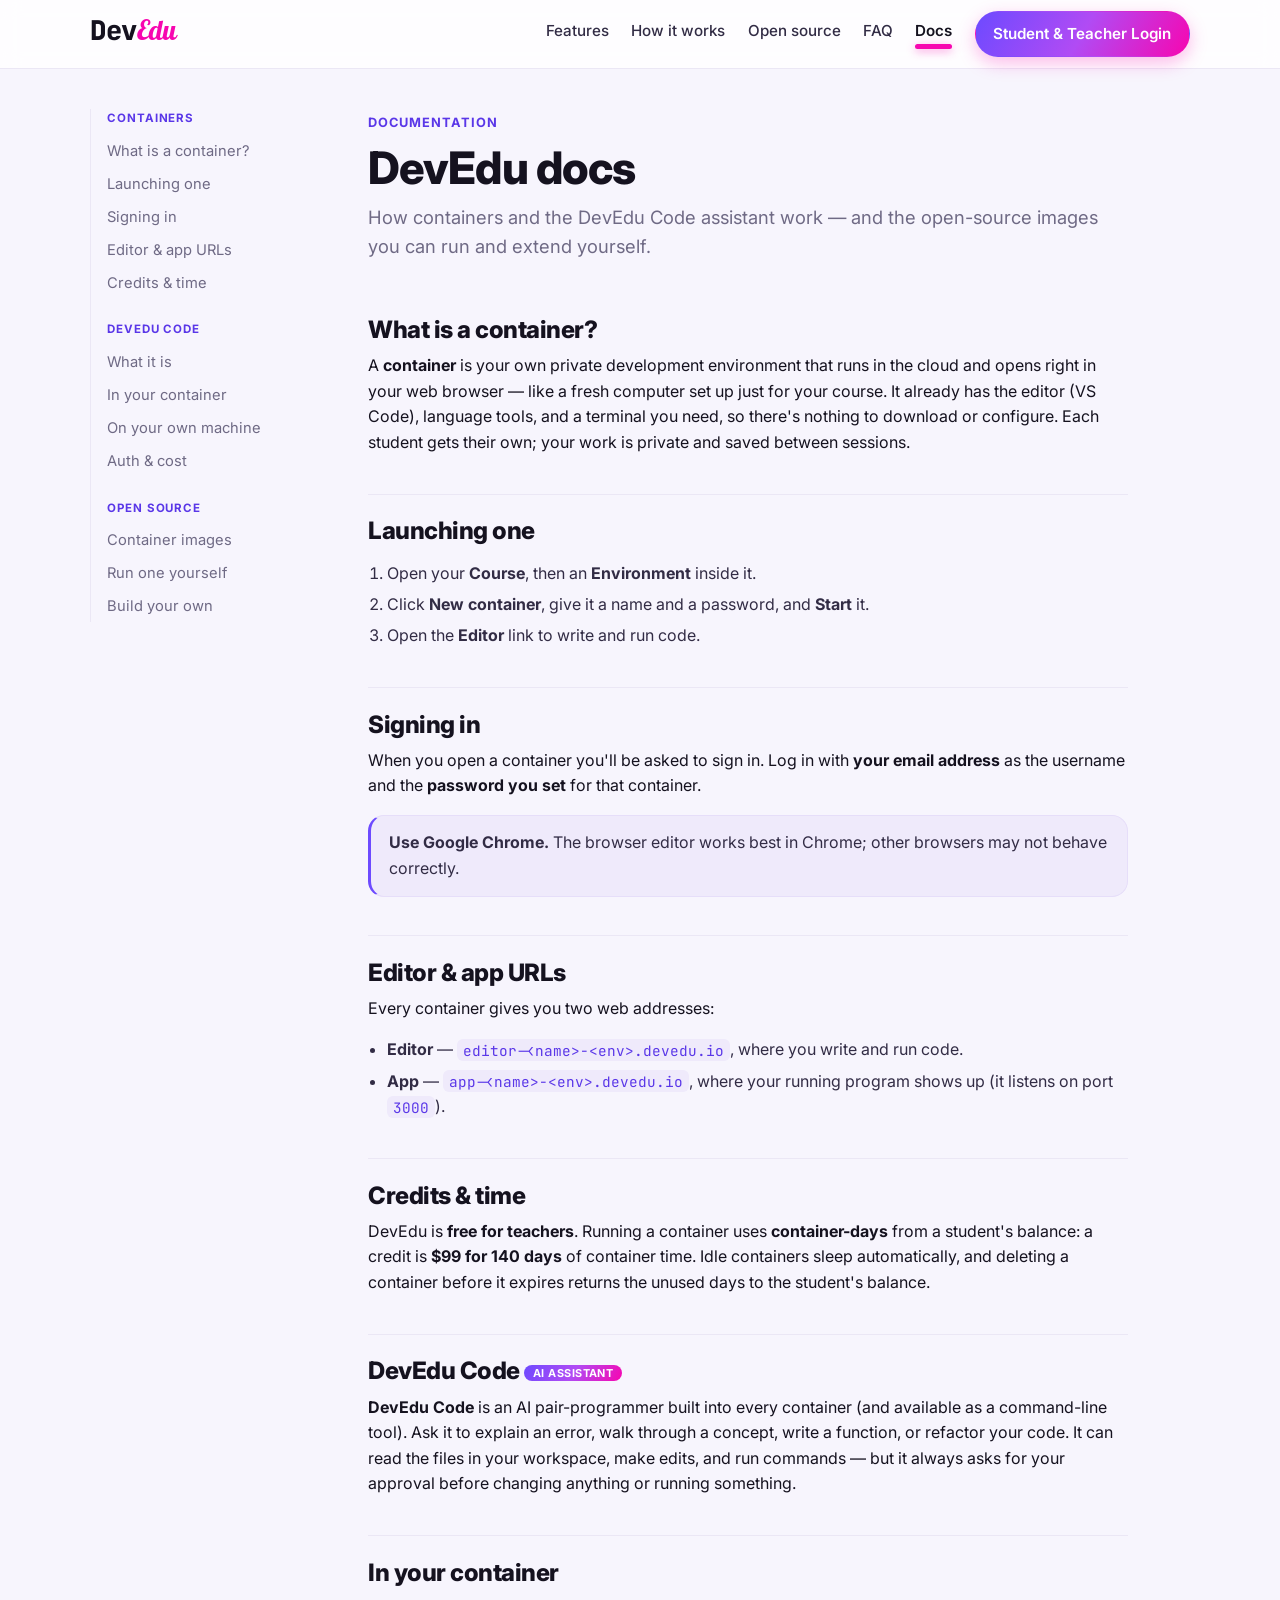
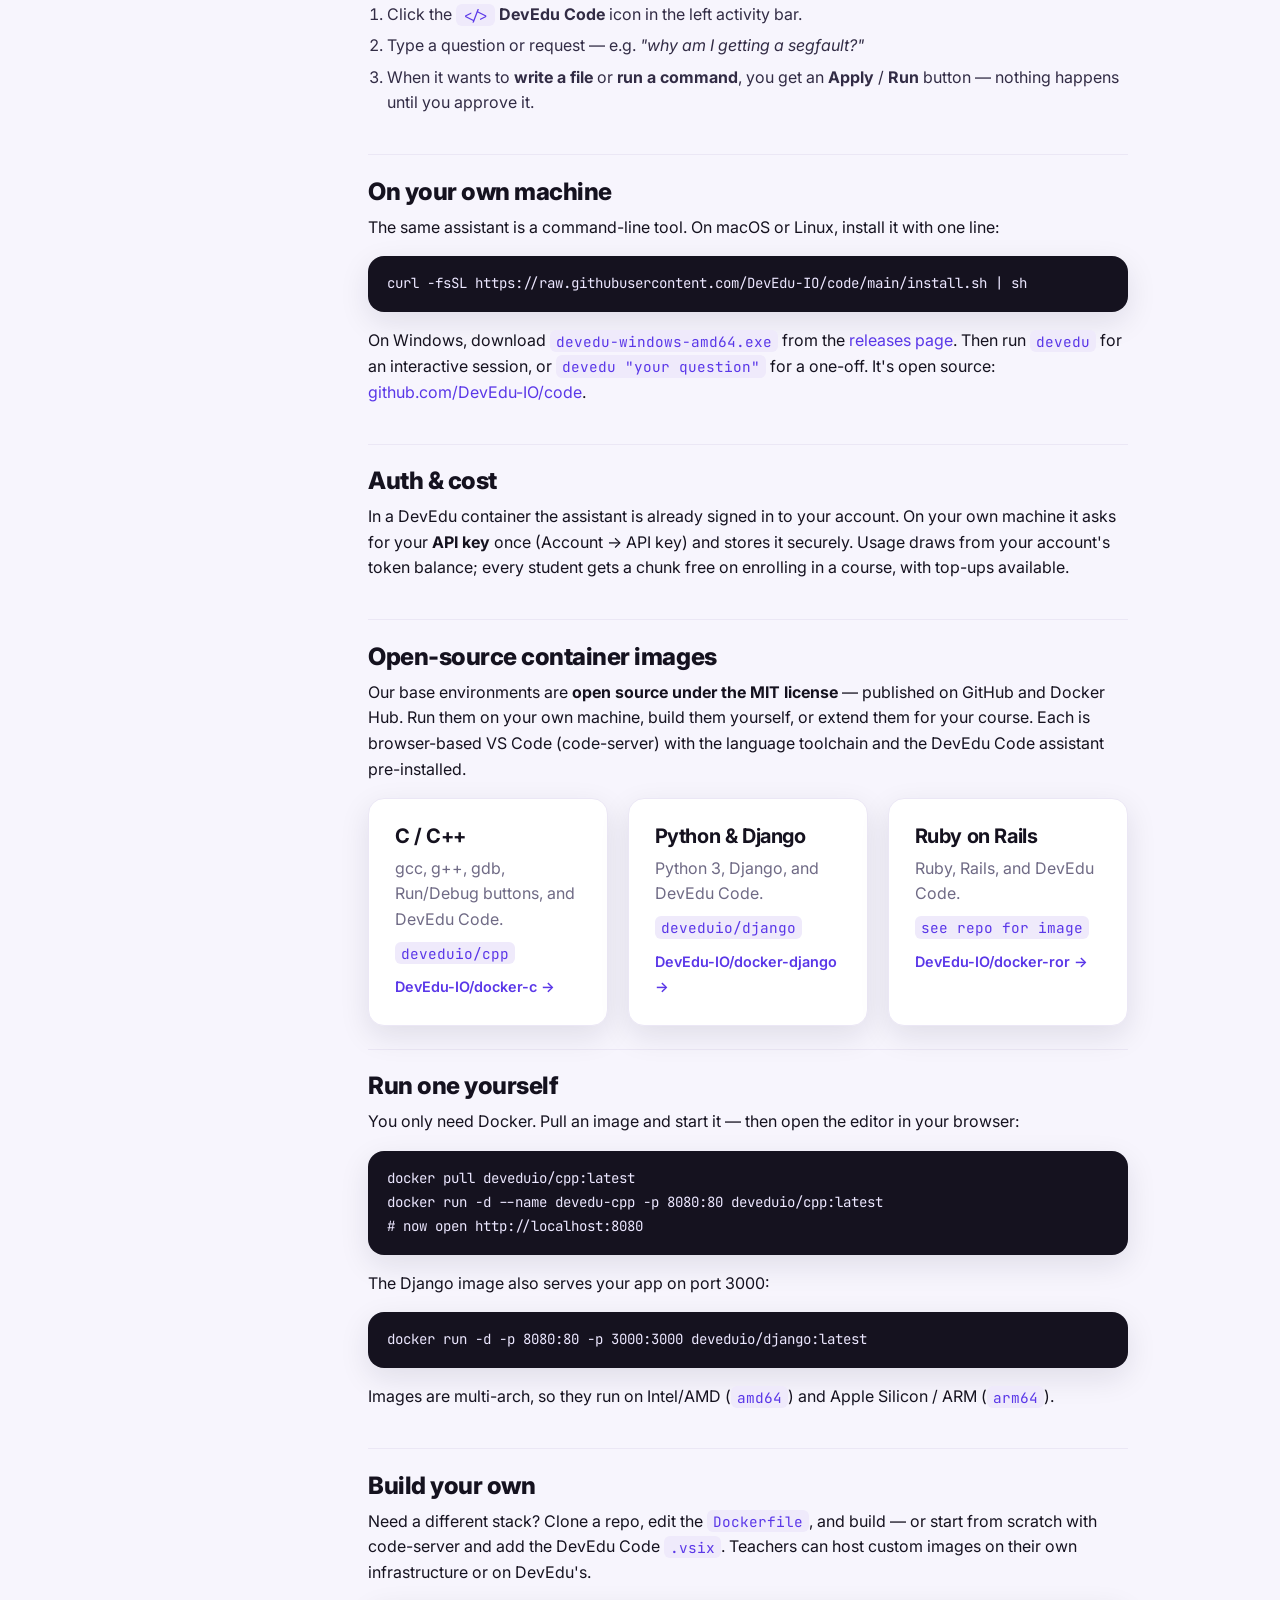
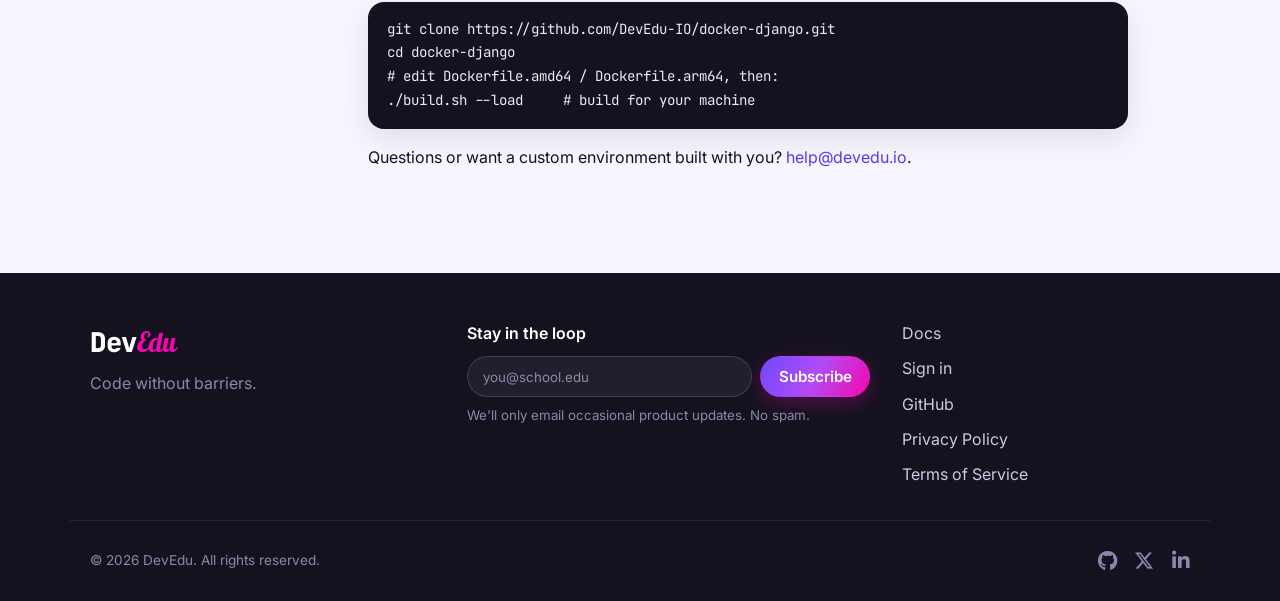
==== docs.html @ ebcd8795 "init" ====
<!DOCTYPE html>
<html lang="en">
<head>
  <meta charset="UTF-8" />
  <meta name="viewport" content="width=device-width, initial-scale=1.0" />
  <title>Docs · DevEdu</title>
  <meta name="description" content="How DevEdu containers and the DevEdu Code AI assistant work, plus our open-source container images you can run and extend yourself." />
  <link rel="preconnect" href="https://fonts.googleapis.com" />
  <link rel="preconnect" href="https://fonts.gstatic.com" crossorigin />
  <link href="https://fonts.googleapis.com/css2?family=Inter:wght@400;500;600;700;800;900&family=Lobster&family=JetBrains+Mono:wght@400;700;800&display=swap" rel="stylesheet" />
  <link href="https://cdnjs.cloudflare.com/ajax/libs/font-awesome/6.5.2/css/all.min.css" rel="stylesheet" />
  <link rel="stylesheet" href="styles.css" />
</head>
<body>
  <div data-include="partials/nav.html"></div>

  <!-- ===== Docs ===== -->
  <div class="container docs">
    <!-- Sidebar -->
    <aside class="docs__nav">
      <nav>
        <p class="docs__navhead">Containers</p>
        <a href="#what">What is a container?</a>
        <a href="#launch">Launching one</a>
        <a href="#signin">Signing in</a>
        <a href="#urls">Editor &amp; app URLs</a>
        <a href="#credits">Credits &amp; time</a>
        <p class="docs__navhead">DevEdu Code</p>
        <a href="#code-what">What it is</a>
        <a href="#code-container">In your container</a>
        <a href="#code-cli">On your own machine</a>
        <a href="#code-cost">Auth &amp; cost</a>
        <p class="docs__navhead">Open source</p>
        <a href="#images">Container images</a>
        <a href="#run">Run one yourself</a>
        <a href="#extend">Build your own</a>
      </nav>
    </aside>

    <!-- Main -->
    <main class="docs__main">
      <header class="docs__head">
        <span class="eyebrow">Documentation</span>
        <h1>DevEdu docs</h1>
        <p class="muted big">How containers and the DevEdu Code assistant work — and the open-source images you can run and extend yourself.</p>
      </header>

      <!-- ===================== Containers ===================== -->
      <section id="what" class="docs__sec">
        <h2>What is a container?</h2>
        <p>A <strong>container</strong> is your own private development environment that runs in the cloud and opens right in your web browser — like a fresh computer set up just for your course. It already has the editor (VS Code), language tools, and a terminal you need, so there's nothing to download or configure. Each student gets their own; your work is private and saved between sessions.</p>
      </section>

      <section id="launch" class="docs__sec">
        <h2>Launching one</h2>
        <ol>
          <li>Open your <strong>Course</strong>, then an <strong>Environment</strong> inside it.</li>
          <li>Click <strong>New container</strong>, give it a name and a password, and <strong>Start</strong> it.</li>
          <li>Open the <strong>Editor</strong> link to write and run code.</li>
        </ol>
      </section>

      <section id="signin" class="docs__sec">
        <h2>Signing in</h2>
        <p>When you open a container you'll be asked to sign in. Log in with <strong>your email address</strong> as the username and the <strong>password you set</strong> for that container.</p>
        <div class="note"><strong>Use Google Chrome.</strong> The browser editor works best in Chrome; other browsers may not behave correctly.</div>
      </section>

      <section id="urls" class="docs__sec">
        <h2>Editor &amp; app URLs</h2>
        <p>Every container gives you two web addresses:</p>
        <ul>
          <li><strong>Editor</strong> — <code>editor-&lt;name&gt;-&lt;env&gt;.devedu.io</code>, where you write and run code.</li>
          <li><strong>App</strong> — <code>app-&lt;name&gt;-&lt;env&gt;.devedu.io</code>, where your running program shows up (it listens on port <code>3000</code>).</li>
        </ul>
      </section>

      <section id="credits" class="docs__sec">
        <h2>Credits &amp; time</h2>
        <p>DevEdu is <strong>free for teachers</strong>. Running a container uses <strong>container-days</strong> from a student's balance: a credit is <strong>$99 for 140 days</strong> of container time. Idle containers sleep automatically, and deleting a container before it expires returns the unused days to the student's balance.</p>
      </section>

      <!-- ===================== DevEdu Code ===================== -->
      <section id="code-what" class="docs__sec">
        <h2>DevEdu Code <span class="pill">AI assistant</span></h2>
        <p><strong>DevEdu Code</strong> is an AI pair-programmer built into every container (and available as a command-line tool). Ask it to explain an error, walk through a concept, write a function, or refactor your code. It can read the files in your workspace, make edits, and run commands — but it always asks for your approval before changing anything or running something.</p>
      </section>

      <section id="code-container" class="docs__sec">
        <h2>In your container</h2>
        <ol>
          <li>Click the <code>&lt;/&gt;</code> <strong>DevEdu Code</strong> icon in the left activity bar.</li>
          <li>Type a question or request — e.g. <em>"why am I getting a segfault?"</em></li>
          <li>When it wants to <strong>write a file</strong> or <strong>run a command</strong>, you get an <strong>Apply</strong> / <strong>Run</strong> button — nothing happens until you approve it.</li>
        </ol>
      </section>

      <section id="code-cli" class="docs__sec">
        <h2>On your own machine</h2>
        <p>The same assistant is a command-line tool. On macOS or Linux, install it with one line:</p>
        <pre class="code"><code>curl -fsSL https://raw.githubusercontent.com/DevEdu-IO/code/main/install.sh | sh</code></pre>
        <p>On Windows, download <code>devedu-windows-amd64.exe</code> from the <a href="https://github.com/DevEdu-IO/code/releases" target="_blank" rel="noopener">releases page</a>. Then run <code>devedu</code> for an interactive session, or <code>devedu "your question"</code> for a one-off. It's open source: <a href="https://github.com/DevEdu-IO/code" target="_blank" rel="noopener">github.com/DevEdu-IO/code</a>.</p>
      </section>

      <section id="code-cost" class="docs__sec">
        <h2>Auth &amp; cost</h2>
        <p>In a DevEdu container the assistant is already signed in to your account. On your own machine it asks for your <strong>API key</strong> once (Account → API key) and stores it securely. Usage draws from your account's token balance; every student gets a chunk free on enrolling in a course, with top-ups available.</p>
      </section>

      <!-- ===================== Open source ===================== -->
      <section id="images" class="docs__sec">
        <h2>Open-source container images</h2>
        <p>Our base environments are <strong>open source under the MIT license</strong> — published on GitHub and Docker Hub. Run them on your own machine, build them yourself, or extend them for your course. Each is browser-based VS Code (code-server) with the language toolchain and the DevEdu Code assistant pre-installed.</p>
        <div class="grid grid--3">
          <article class="card">
            <h3>C / C++</h3>
            <p class="muted">gcc, g++, gdb, Run/Debug buttons, and DevEdu Code.</p>
            <p><code>deveduio/cpp</code></p>
            <a class="docs__repo" href="https://github.com/DevEdu-IO/docker-c" target="_blank" rel="noopener">DevEdu-IO/docker-c →</a>
          </article>
          <article class="card">
            <h3>Python &amp; Django</h3>
            <p class="muted">Python 3, Django, and DevEdu Code.</p>
            <p><code>deveduio/django</code></p>
            <a class="docs__repo" href="https://github.com/DevEdu-IO/docker-django" target="_blank" rel="noopener">DevEdu-IO/docker-django →</a>
          </article>
          <article class="card">
            <h3>Ruby on Rails</h3>
            <p class="muted">Ruby, Rails, and DevEdu Code.</p>
            <p><code>see repo for image</code></p>
            <a class="docs__repo" href="https://github.com/DevEdu-IO/docker-ror" target="_blank" rel="noopener">DevEdu-IO/docker-ror →</a>
          </article>
        </div>
      </section>

      <section id="run" class="docs__sec">
        <h2>Run one yourself</h2>
        <p>You only need Docker. Pull an image and start it — then open the editor in your browser:</p>
        <pre class="code"><code>docker pull deveduio/cpp:latest
docker run -d --name devedu-cpp -p 8080:80 deveduio/cpp:latest
# now open http://localhost:8080</code></pre>
        <p>The Django image also serves your app on port 3000:</p>
        <pre class="code"><code>docker run -d -p 8080:80 -p 3000:3000 deveduio/django:latest</code></pre>
        <p>Images are multi-arch, so they run on Intel/AMD (<code>amd64</code>) and Apple Silicon / ARM (<code>arm64</code>).</p>
      </section>

      <section id="extend" class="docs__sec">
        <h2>Build your own</h2>
        <p>Need a different stack? Clone a repo, edit the <code>Dockerfile</code>, and build — or start from scratch with code-server and add the DevEdu Code <code>.vsix</code>. Teachers can host custom images on their own infrastructure or on DevEdu's.</p>
        <pre class="code"><code>git clone https://github.com/DevEdu-IO/docker-django.git
cd docker-django
# edit Dockerfile.amd64 / Dockerfile.arm64, then:
./build.sh --load     # build for your machine</code></pre>
        <p>Questions or want a custom environment built with you? <a href="mailto:help@devedu.io">help@devedu.io</a>.</p>
      </section>
    </main>
  </div>

  <div data-include="partials/footer.html"></div>

  <script src="script.js"></script>
</body>
</html>
---- styles.css ----
/* ===== DevEdu marketing site ===== */
:root {
  --pink: #f706b0;
  --violet: #6d4aff;
  --violet-600: #5a37e8;
  --magenta: #b14bf4;
  --ink: #15121f;
  --ink-2: #322c45;
  --muted: #6f6a85;
  --line: #ebe7f5;
  --surface: #ffffff;
  --bg: #f7f5fd;
  --bg-tint: #efeafb;
  --red: #e5484d;
  --green: #16a34a;
  --grad: linear-gradient(120deg, var(--violet) 0%, var(--magenta) 50%, var(--pink) 100%);
  /* Match the web app's type system */
  --font: 'Inter', system-ui, -apple-system, 'Segoe UI', sans-serif;
  --mono: 'JetBrains Mono', 'Inconsolata', ui-monospace, monospace;
  --shadow: 0 10px 30px rgba(24, 18, 48, 0.10);
  --shadow-lg: 0 24px 60px rgba(24, 18, 48, 0.18);
  --radius: 16px;
  --radius-lg: 24px;
  --maxw: 1140px;
}

* { box-sizing: border-box; }
html { scroll-behavior: smooth; }
body {
  margin: 0;
  font-family: var(--font);
  color: var(--ink);
  background: var(--bg);
  line-height: 1.6;
  -webkit-font-smoothing: antialiased;
}
a { color: var(--violet-600); text-decoration: none; }
h1, h2, h3 { line-height: 1.15; margin: 0 0 .5rem; letter-spacing: -0.02em; }
h1 { font-size: clamp(2.2rem, 5vw, 3.6rem); font-weight: 800; }
h2 { font-size: clamp(1.7rem, 3.5vw, 2.5rem); font-weight: 800; }
h3 { font-size: 1.25rem; font-weight: 700; }
p { margin: 0 0 1rem; }

.container { width: 100%; max-width: var(--maxw); margin: 0 auto; padding: 0 1.25rem; }
.narrow { max-width: 820px; }
.center { text-align: center; }
.muted { color: var(--muted); }
.big { font-size: 1.15rem; }
.grad-text {
  background: var(--grad);
  -webkit-background-clip: text; background-clip: text; color: transparent;
}
.eyebrow {
  display: inline-block; font-size: .8rem; font-weight: 700; letter-spacing: .08em;
  text-transform: uppercase; color: var(--violet-600); margin-bottom: .6rem;
}

/* ===== Buttons ===== */
.btn {
  display: inline-flex; align-items: center; justify-content: center; gap: .5rem;
  font-family: inherit; font-weight: 600; font-size: .95rem; cursor: pointer;
  padding: .6rem 1.1rem; border-radius: 999px; border: 1px solid transparent;
  transition: transform .12s ease, box-shadow .2s ease, background .2s ease;
  white-space: nowrap;
}
.btn--lg { padding: .85rem 1.6rem; font-size: 1.05rem; }
.btn--grad { background: var(--grad); color: #fff; box-shadow: 0 6px 18px rgba(247, 6, 176, .28); }
.btn--grad:hover { transform: translateY(-2px); box-shadow: 0 12px 26px rgba(247, 6, 176, .34); }
.btn--ghost { background: #fff; color: var(--ink); border-color: var(--line); }
.btn--ghost:hover { border-color: var(--violet); color: var(--violet-600); transform: translateY(-2px); }

/* ===== Brand wordmark (matches the web app: mono "Dev" + Lobster "Edu") ===== */
.brand { font-size: 1.7rem; letter-spacing: -0.01em; }
.brand__dev { font-family: var(--mono); font-weight: 800; color: var(--ink); }
.brand__edu { font-family: "Lobster", cursive; font-weight: 400; color: var(--pink); }
.brand--light .brand__dev { color: #fff; }

/* ===== Nav ===== */
.nav {
  position: sticky; top: 0; z-index: 50;
  background: rgba(255, 255, 255, .82); backdrop-filter: blur(10px);
  border-bottom: 1px solid var(--line);
}
.nav__inner { display: flex; align-items: center; justify-content: space-between; height: 68px; }
.nav__links { display: flex; align-items: center; gap: 1.4rem; }
.nav__links a:not(.btn) { position: relative; color: var(--ink-2); font-weight: 500; font-size: .95rem; padding-bottom: 6px; }
.nav__links a:not(.btn)::after {
  content: ""; position: absolute; left: 0; bottom: 0; height: 5px; width: 100%;
  border-radius: 5px; background: var(--pink); box-shadow: 0 2px 10px rgba(247,6,176,.45);
  transform: scaleX(0); transform-origin: left; opacity: 0;
  transition: transform .28s cubic-bezier(.4,0,.2,1), opacity .28s ease;
}
.nav__links a:not(.btn):hover { color: var(--violet-600); }
.nav__links a:not(.btn):hover::after { transform: scaleX(1); opacity: .5; }
.nav__links a:not(.btn).active { color: var(--ink); font-weight: 600; }
.nav__links a:not(.btn).active::after { transform: scaleX(1); opacity: 1; }
/* The brand wordmark gets the same hot-pink bar when you're at the top of the page. */
.nav .brand { position: relative; padding-bottom: 6px; }
.nav .brand::after {
  content: ""; position: absolute; left: 0; bottom: 0; height: 5px; width: 100%;
  border-radius: 5px; background: var(--pink); box-shadow: 0 2px 10px rgba(247,6,176,.45);
  transform: scaleX(0); transform-origin: left; opacity: 0;
  transition: transform .28s cubic-bezier(.4,0,.2,1), opacity .28s ease;
}
.nav .brand.active::after { transform: scaleX(1); opacity: 1; }
.nav__toggle { display: none; flex-direction: column; gap: 5px; background: none; border: 0; cursor: pointer; padding: 8px; }
.nav__toggle span { width: 24px; height: 2px; background: var(--ink); border-radius: 2px; transition: .2s; }

/* ===== Hero ===== */
.hero { position: relative; overflow: hidden; padding: clamp(3rem, 7vw, 6rem) 0 clamp(3rem, 6vw, 5rem); }
.hero::before {
  content: ""; position: absolute; inset: -40% -20% auto auto; width: 60vw; height: 60vw;
  background: radial-gradient(closest-side, rgba(177, 75, 244, .22), transparent 70%); z-index: 0;
}
.hero::after {
  content: ""; position: absolute; left: -15%; bottom: -30%; width: 50vw; height: 50vw;
  background: radial-gradient(closest-side, rgba(247, 6, 176, .16), transparent 70%); z-index: 0;
}
.hero__inner { position: relative; z-index: 1; display: grid; grid-template-columns: 1.05fr .95fr; gap: 3rem; align-items: center; }
.hero__copy .lede { font-size: 1.2rem; color: var(--ink-2); max-width: 34ch; }
.hero__cta { display: flex; gap: .8rem; flex-wrap: wrap; margin: 1.4rem 0 .8rem; }
.hero__note { color: var(--muted); font-size: .9rem; }

/* Hero editor mockup */
.window {
  background: #1a1530; color: #ece7ff; border-radius: var(--radius-lg);
  box-shadow: var(--shadow-lg); overflow: hidden; border: 0;
  transform: rotate(1.2deg);
}
.window__bar { display: flex; align-items: center; gap: 7px; padding: .7rem 1rem; background: #15102a; border-bottom: 1px solid rgba(255,255,255,.06); }
.window__bar span { width: 11px; height: 11px; border-radius: 50%; background: #4a4368; }
.window__bar span:nth-child(1) { background: #ff5f57; }
.window__bar span:nth-child(2) { background: #febc2e; }
.window__bar span:nth-child(3) { background: #28c840; }
.window__bar em { margin-left: auto; font-style: normal; font-size: .75rem; color: #8a83b0; font-family: var(--mono); }
.window__code { margin: 0; padding: 1.2rem 1.3rem; font-family: var(--mono); font-size: .95rem; line-height: 1.7; overflow-x: auto; }
.window__code .c-key { color: #c4b5ff; } .window__code .c-str { color: #7ee787; } .window__code .c-fn { color: #79c0ff; } .window__code .c-num { color: #ffa657; }
.window__run { padding: .7rem 1.3rem 1rem; font-family: var(--mono); font-size: .85rem; color: #b6aee0; border-top: 1px solid rgba(255,255,255,.06); }
.window__run .ok { color: #7ee787; }

/* ===== Sections ===== */
.section { padding: clamp(3rem, 6vw, 5rem) 0; }
.section--tint { background: var(--bg-tint); }
.section__head { margin-bottom: 2.5rem; }

/* Intro: problem → solution */
.intro { background: var(--bg-tint); }
.intro__grid { display: grid; grid-template-columns: .95fr 1.05fr; gap: 3rem; align-items: center; }
.intro__copy h2 { font-size: clamp(1.8rem, 3.4vw, 2.6rem); margin-bottom: 1rem; }
.intro__copy p { color: var(--ink-2); font-size: 1.12rem; }
.intro__copy p:last-child { margin-bottom: 0; }
.intro__cards { display: grid; gap: 1rem; }
.vs { background: #fff; border: 1px solid var(--line); border-radius: var(--radius); padding: 1.3rem 1.45rem; box-shadow: var(--shadow); }
.vs--bad { border-color: #f4d0d2; }
.vs--good { border-color: #c7ecd3; box-shadow: 0 16px 36px rgba(22, 163, 74, .12); }
.vs__tag { display: inline-block; font-size: .7rem; font-weight: 800; letter-spacing: .06em; text-transform: uppercase; padding: .22rem .65rem; border-radius: 999px; margin-bottom: .9rem; }
.vs--bad .vs__tag { background: #fdecec; color: var(--red); }
.vs--good .vs__tag { background: #e7f6ec; color: var(--green); }
.vs__list { list-style: none; margin: 0; padding: 0; display: flex; flex-direction: column; gap: .55rem; }
.vs__list li { position: relative; padding-left: 1.7rem; color: var(--ink-2); font-size: .98rem; }
.vs__list li::before { position: absolute; left: 0; top: .1rem; font-family: "Font Awesome 6 Free"; font-weight: 900; font-size: .82rem; }
.vs--bad .vs__list li::before { content: "\f00d"; color: var(--red); }
.vs--good .vs__list li::before { content: "\f00c"; color: var(--green); }

/* Grid + cards */
.grid { display: grid; gap: 1.25rem; }
.grid--3 { grid-template-columns: repeat(3, 1fr); }
.card {
  background: var(--surface); border: 1px solid var(--line); border-radius: var(--radius);
  padding: 1.6rem; box-shadow: var(--shadow); transition: transform .15s ease, box-shadow .2s ease;
}
.card:hover { transform: translateY(-4px); box-shadow: var(--shadow-lg); }
.card__icon {
  width: 54px; height: 54px; border-radius: 15px; display: grid; place-items: center;
  background: var(--grad); color: #fff; font-size: 1.45rem; margin-bottom: 1.1rem;
  box-shadow: 0 10px 22px rgba(247, 6, 176, .28);
  transition: transform .22s ease;
}
.card:hover .card__icon { transform: translateY(-2px) rotate(-5deg) scale(1.06); }
.card p { color: var(--muted); margin: 0; }

/* Steps */
.steps .step {
  background: var(--surface); border: 1px solid var(--line); border-radius: var(--radius);
  padding: 1.8rem 1.6rem; box-shadow: var(--shadow); position: relative;
}
.step__num {
  width: 44px; height: 44px; border-radius: 12px; display: grid; place-items: center;
  font-weight: 800; font-size: 1.2rem; color: #fff; background: var(--grad); margin-bottom: 1rem;
}
.step p { color: var(--muted); margin: 0; }

/* FAQ */
.faq { display: flex; flex-direction: column; gap: .75rem; }
.faq__item {
  background: var(--surface); border: 1px solid var(--line); border-radius: var(--radius); padding: 0 1.3rem;
  box-shadow: var(--shadow);
}
.faq__item summary {
  list-style: none; cursor: pointer; font-weight: 600; padding: 1.1rem 0; display: flex; justify-content: space-between; align-items: center; gap: 1rem;
}
.faq__item summary::-webkit-details-marker { display: none; }
.faq__item summary::after { content: "+"; font-size: 1.4rem; color: var(--violet-600); transition: transform .2s; }
.faq__item[open] summary::after { transform: rotate(45deg); }
.faq__item p { color: var(--muted); padding-bottom: 1.1rem; margin: 0; }

/* CTA band */
.cta-band { background: var(--grad); color: #fff; border-radius: 0; }
.cta-band h2 { color: #fff; }
.cta-band .muted { color: rgba(255,255,255,.9); }
.cta-band .btn--grad { background: #fff; color: var(--violet-600); box-shadow: 0 10px 30px rgba(0,0,0,.18); }
.cta-band .btn--grad:hover { box-shadow: 0 16px 36px rgba(0,0,0,.24); }

/* ===== Footer ===== */
.footer { background: #15121f; color: #cfc8e6; padding: 3rem 0 1.5rem; }
.footer__inner { display: grid; grid-template-columns: 1.2fr 1.4fr 1fr; gap: 2rem; padding-bottom: 2rem; border-bottom: 1px solid rgba(255,255,255,.08); }
.footer__brand p { color: #8d86ab; margin-top: .4rem; }
.footer__news label { display: block; font-weight: 600; color: #fff; margin-bottom: .6rem; }
.footer__newsrow { display: flex; gap: .5rem; }
.footer__newsrow input {
  flex: 1; min-width: 0; padding: .65rem .9rem; border-radius: 999px; border: 1px solid rgba(255,255,255,.14);
  background: rgba(255,255,255,.06); color: #fff; font-family: inherit;
}
.footer__newsrow input::placeholder { color: #8d86ab; }
.footer__news small { display: block; margin-top: .5rem; color: #8d86ab; }
.footer__links { display: flex; flex-direction: column; gap: .6rem; }
.footer__links a { color: #cfc8e6; }
.footer__links a:hover { color: #fff; }
.footer__bottom { display: flex; justify-content: space-between; align-items: center; padding-top: 1.5rem; font-size: .85rem; color: #8d86ab; flex-wrap: wrap; gap: .5rem; }
.footer__social { display: flex; gap: 1rem; }
.footer__social a { color: #8d86ab; }
.footer__social a:hover { color: #fff; }

/* ===== Responsive ===== */
@media (max-width: 900px) {
  .hero__inner { grid-template-columns: 1fr; }
  .hero__art { order: -1; max-width: 460px; }
  .grid--3 { grid-template-columns: repeat(2, 1fr); }
  .intro__grid { grid-template-columns: 1fr; gap: 2rem; }
  .footer__inner { grid-template-columns: 1fr; }
}
@media (max-width: 720px) {
  .nav__toggle { display: flex; }
  .nav__links {
    position: absolute; top: 68px; left: 0; right: 0; flex-direction: column; align-items: stretch; gap: .4rem;
    background: #fff; border-bottom: 1px solid var(--line); padding: 1rem 1.25rem 1.4rem; box-shadow: var(--shadow);
    display: none;
  }
  .nav__links.open { display: flex; }
  .nav__links .btn { width: 100%; }
  .grid--3 { grid-template-columns: 1fr; }
  .hero__copy .lede { max-width: none; }
}

/* ===== Docs page ===== */
.docs { display: grid; grid-template-columns: 230px 1fr; gap: 3rem; padding-top: 2.5rem; padding-bottom: 4rem; align-items: start; }
.docs__nav { position: sticky; top: 88px; align-self: start; font-size: .92rem; }
.docs__nav nav { display: flex; flex-direction: column; gap: .15rem; border-left: 1px solid var(--line); padding-left: 1rem; }
.docs__navhead { font-size: .72rem; font-weight: 700; letter-spacing: .08em; text-transform: uppercase; color: var(--violet-600); margin: 1.2rem 0 .4rem; }
.docs__navhead:first-child { margin-top: 0; }
.docs__nav a { color: var(--muted); padding: .22rem 0; }
.docs__nav a:hover { color: var(--violet-600); }

.docs__main { min-width: 0; max-width: 760px; }
.docs__head { margin-bottom: 2rem; }
.docs__head h1 { font-size: clamp(2rem, 4vw, 2.8rem); }
.docs__sec { scroll-margin-top: 90px; padding: 1.4rem 0; border-top: 1px solid var(--line); }
.docs__sec:first-of-type { border-top: 0; }
.docs__sec h2 { font-size: 1.5rem; margin-bottom: .6rem; }
.docs__sec h3 { margin-top: 0; }
.docs__sec ol, .docs__sec ul { color: var(--ink-2); padding-left: 1.2rem; }
.docs__sec li { margin: .35rem 0; }
.docs__sec .card p { margin: 0 0 .5rem; }

.pill { display: inline-block; font-size: .68rem; font-weight: 700; letter-spacing: .04em; text-transform: uppercase; color: #fff; background: var(--grad); padding: .12rem .55rem; border-radius: 999px; vertical-align: middle; }
.docs__repo { font-weight: 600; font-size: .9rem; }

/* Code */
/* Inline code — scoped to docs content so it never touches the hero code window. */
.docs__main code { font-family: var(--mono); font-size: .9em; background: var(--bg-tint); color: var(--violet-600); padding: .1rem .38rem; border-radius: 6px; }
.code { background: #15121f; color: #ece7ff; border-radius: var(--radius); padding: 1rem 1.2rem; overflow-x: auto; box-shadow: var(--shadow); margin: 0 0 1rem; }
.code code { font-family: var(--mono); font-size: .88rem; line-height: 1.7; background: none; color: inherit; padding: 0; }

/* Note box */
.note { background: var(--bg-tint); border: 1px solid #e6def9; border-left: 3px solid var(--violet); border-radius: var(--radius); padding: .9rem 1.1rem; color: var(--ink-2); margin: 1rem 0; }

@media (max-width: 860px) {
  .docs { grid-template-columns: 1fr; gap: 1rem; }
  .docs__nav { position: static; border-left: 0; }
  .docs__nav nav { border-left: 0; padding-left: 0; flex-flow: row wrap; gap: .4rem .9rem; }
  .docs__navhead { width: 100%; margin: .6rem 0 .1rem; }
}

/* ===== Icon links (GitHub etc.) ===== */
.nav__links a.nav__gh { font-size: 1.35rem; color: var(--ink-2); padding: 0 .15rem; }
.nav__links a.nav__gh:hover { color: var(--ink); }
.footer__social { font-size: 1.25rem; gap: 1.1rem; }

/* ===== Legal pages (privacy / terms) ===== */
.legal { max-width: 820px; margin: 0 auto; padding: 3rem 1.25rem 4rem; }
.legal__head { margin-bottom: 1.8rem; padding-bottom: 1.4rem; border-bottom: 1px solid var(--line); }
.legal__head h1 { font-size: clamp(2rem, 4vw, 2.7rem); margin-bottom: .3rem; }
.legal__updated { color: var(--muted); font-size: .92rem; }
.legal .lede { font-size: 1.1rem; color: var(--ink-2); }
.legal h2 { font-size: 1.35rem; margin: 2.2rem 0 .5rem; scroll-margin-top: 90px; }
.legal h3 { font-size: 1.08rem; margin: 1.4rem 0 .35rem; }
.legal p, .legal li { color: var(--ink-2); }
.legal ul, .legal ol { padding-left: 1.3rem; margin: .4rem 0 1rem; }
.legal li { margin: .35rem 0; }
.legal a { color: var(--violet-600); }
.legal__note { background: var(--bg-tint); border: 1px solid var(--line); border-left: 3px solid var(--violet); border-radius: var(--radius); padding: 1rem 1.2rem; margin: 1.4rem 0; font-size: .95rem; }
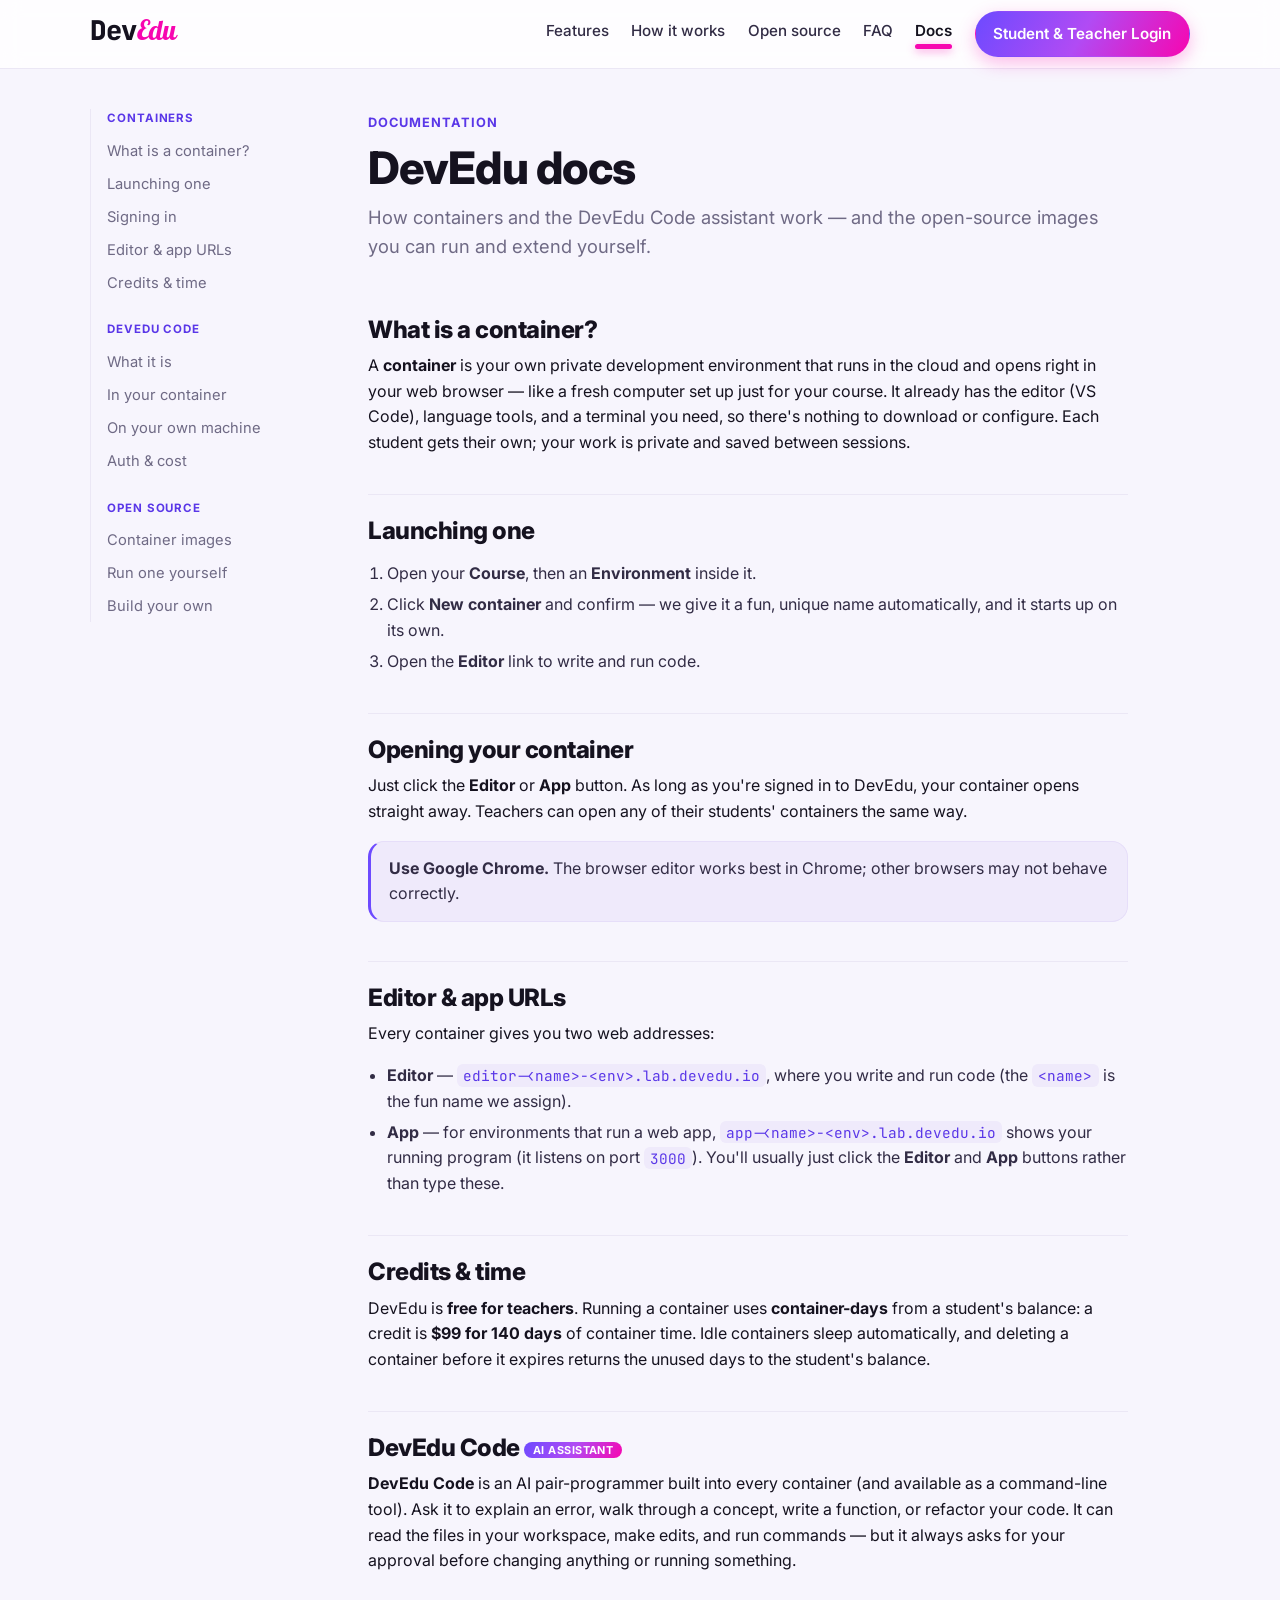
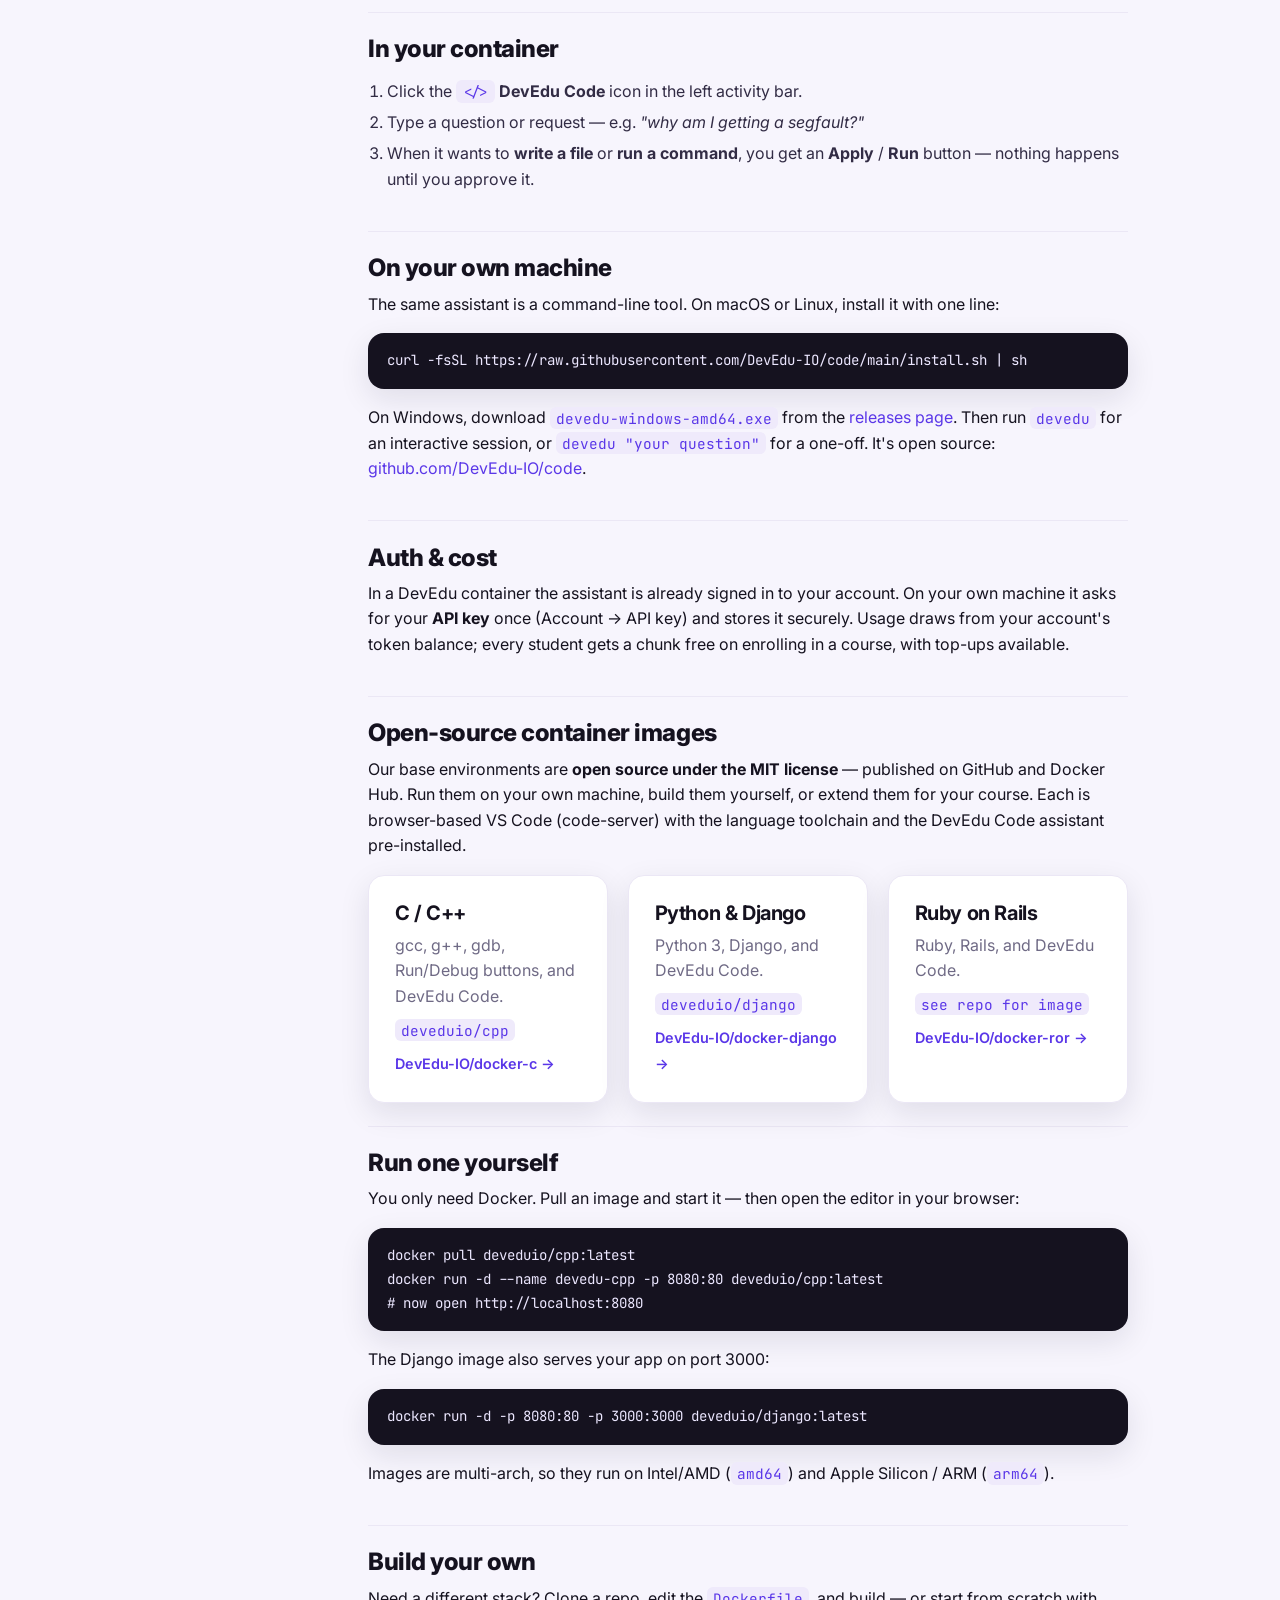
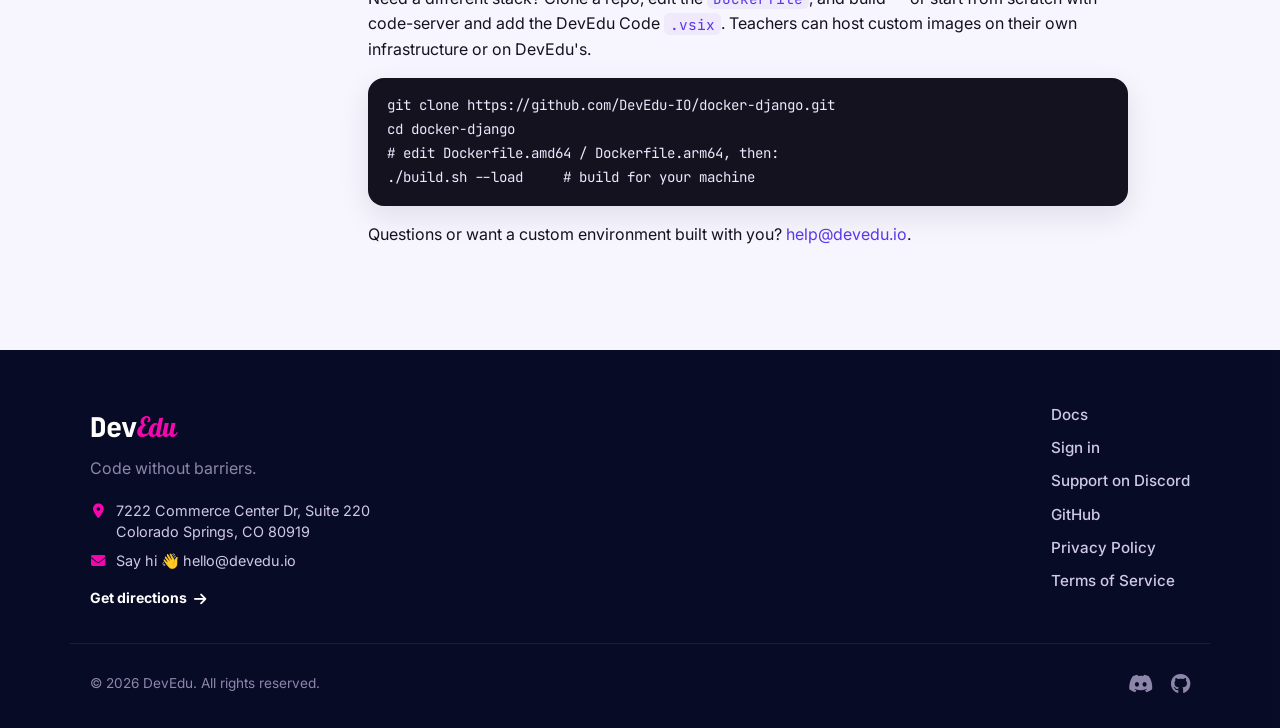
==== commit b25dfa84: "Updated docs" ====
--- a/docs.html
+++ b/docs.html
@@ -55,14 +55,14 @@
         <h2>Launching one</h2>
         <ol>
           <li>Open your <strong>Course</strong>, then an <strong>Environment</strong> inside it.</li>
-          <li>Click <strong>New container</strong>, give it a name and a password, and <strong>Start</strong> it.</li>
+          <li>Click <strong>New container</strong> and confirm — we give it a fun, unique name automatically, and it starts up on its own.</li>
           <li>Open the <strong>Editor</strong> link to write and run code.</li>
         </ol>
       </section>
 
       <section id="signin" class="docs__sec">
-        <h2>Signing in</h2>
-        <p>When you open a container you'll be asked to sign in. Log in with <strong>your email address</strong> as the username and the <strong>password you set</strong> for that container.</p>
+        <h2>Opening your container</h2>
+        <p>Just click the <strong>Editor</strong> or <strong>App</strong> button. As long as you're signed in to DevEdu, your container opens straight away. Teachers can open any of their students' containers the same way.</p>
         <div class="note"><strong>Use Google Chrome.</strong> The browser editor works best in Chrome; other browsers may not behave correctly.</div>
       </section>
 
@@ -70,8 +70,8 @@
         <h2>Editor &amp; app URLs</h2>
         <p>Every container gives you two web addresses:</p>
         <ul>
-          <li><strong>Editor</strong> — <code>editor-&lt;name&gt;-&lt;env&gt;.devedu.io</code>, where you write and run code.</li>
-          <li><strong>App</strong> — <code>app-&lt;name&gt;-&lt;env&gt;.devedu.io</code>, where your running program shows up (it listens on port <code>3000</code>).</li>
+          <li><strong>Editor</strong> — <code>editor-&lt;name&gt;-&lt;env&gt;.lab.devedu.io</code>, where you write and run code (the <code>&lt;name&gt;</code> is the fun name we assign).</li>
+          <li><strong>App</strong> — for environments that run a web app, <code>app-&lt;name&gt;-&lt;env&gt;.lab.devedu.io</code> shows your running program (it listens on port <code>3000</code>). You'll usually just click the <strong>Editor</strong> and <strong>App</strong> buttons rather than type these.</li>
         </ul>
       </section>
 
--- a/styles.css
+++ b/styles.css
@@ -121,22 +121,37 @@
 .hero__cta { display: flex; gap: .8rem; flex-wrap: wrap; margin: 1.4rem 0 .8rem; }
 .hero__note { color: var(--muted); font-size: .9rem; }
 
-/* Hero editor mockup */
+/* Hero mockup — Linux terminal / editor window */
 .window {
-  background: #1a1530; color: #ece7ff; border-radius: var(--radius-lg);
-  box-shadow: var(--shadow-lg); overflow: hidden; border: 0;
+  background: #11131c; color: #d7dcec; border-radius: 12px;
+  box-shadow: var(--shadow-lg); overflow: hidden;
+  border: 1px solid rgba(255,255,255,.08);
   transform: rotate(1.2deg);
 }
-.window__bar { display: flex; align-items: center; gap: 7px; padding: .7rem 1rem; background: #15102a; border-bottom: 1px solid rgba(255,255,255,.06); }
-.window__bar span { width: 11px; height: 11px; border-radius: 50%; background: #4a4368; }
-.window__bar span:nth-child(1) { background: #ff5f57; }
-.window__bar span:nth-child(2) { background: #febc2e; }
-.window__bar span:nth-child(3) { background: #28c840; }
-.window__bar em { margin-left: auto; font-style: normal; font-size: .75rem; color: #8a83b0; font-family: var(--mono); }
-.window__code { margin: 0; padding: 1.2rem 1.3rem; font-family: var(--mono); font-size: .95rem; line-height: 1.7; overflow-x: auto; }
-.window__code .c-key { color: #c4b5ff; } .window__code .c-str { color: #7ee787; } .window__code .c-fn { color: #79c0ff; } .window__code .c-num { color: #ffa657; }
-.window__run { padding: .7rem 1.3rem 1rem; font-family: var(--mono); font-size: .85rem; color: #b6aee0; border-top: 1px solid rgba(255,255,255,.06); }
-.window__run .ok { color: #7ee787; }
+/* thin terminal-accent strip across the very top */
+.window::before { content: ""; display: block; height: 2px; background: linear-gradient(90deg, #6db3ff, #b14bf4, #f706b0); }
+.window__bar { display: flex; align-items: center; gap: .55rem; padding: .55rem .8rem; background: #0c0e15; border-bottom: 1px solid rgba(255,255,255,.06); font-family: var(--mono); }
+.window__tab { display: inline-flex; align-items: center; gap: .45rem; font-size: .78rem; color: #e6e9f2; background: rgba(255,255,255,.05); padding: .28rem .65rem; border-radius: 7px 7px 0 0; border-bottom: 2px solid #f706b0; }
+.window__tab i { color: #6db3ff; }
+.window__host { margin-left: auto; font-size: .73rem; color: #6b7186; letter-spacing: .01em; }
+.window__ctrls { display: inline-flex; gap: .4rem; }
+.window__ctrls b {
+  width: 19px; height: 19px; border-radius: 5px; background: rgba(255,255,255,.06);
+  display: inline-flex; align-items: center; justify-content: center; color: #9aa0b4; font-size: .68rem; line-height: 1;
+}
+.window__ctrls .min::before { content: "\2013"; }   /* – */
+.window__ctrls .max::before { content: "\25A1"; }   /* □ */
+.window__ctrls .cls::before { content: "\2715"; }   /* ✕ */
+.window__ctrls .cls { background: rgba(255,107,107,.16); color: #ff8585; }
+.window__code { margin: 0; padding: 1.1rem 1.3rem; font-family: var(--mono); font-size: .92rem; line-height: 1.75; overflow-x: auto; }
+.window__code .c-key { color: #b96bff; } .window__code .c-str { color: #ff5cc2; } .window__code .c-fn { color: #6db3ff; } .window__code .c-num { color: #b96bff; }
+.window__term { padding: .85rem 1.3rem 1.05rem; font-family: var(--mono); font-size: .84rem; background: #0c0e15; border-top: 1px solid rgba(255,255,255,.06); }
+.window__cmd { color: #d7dcec; }
+.window__cmd .u { color: #6db3ff; } .window__cmd .p { color: #b96bff; }
+.window__out { margin-top: .3rem; color: #8b91a7; }
+.window__out .ok { color: #ff5cc2; }
+.cursor { display: inline-block; width: 8px; height: 1.05em; background: #f706b0; margin-left: .35rem; vertical-align: text-bottom; animation: blink 1.1s steps(1) infinite; }
+@keyframes blink { 50% { opacity: 0; } }
 
 /* ===== Sections ===== */
 .section { padding: clamp(3rem, 6vw, 5rem) 0; }
@@ -212,20 +227,39 @@
 .cta-band .btn--grad:hover { box-shadow: 0 16px 36px rgba(0,0,0,.24); }
 
 /* ===== Footer ===== */
-.footer { background: #15121f; color: #cfc8e6; padding: 3rem 0 1.5rem; }
-.footer__inner { display: grid; grid-template-columns: 1.2fr 1.4fr 1fr; gap: 2rem; padding-bottom: 2rem; border-bottom: 1px solid rgba(255,255,255,.08); }
+.footer { position: relative; overflow: hidden; isolation: isolate; background: #0a0e2a; color: #cfc8e6; padding: 3.5rem 0 1.75rem; }
+/* Full-bleed Colorado Springs map, recolored to the brand palette */
+.footer__mapbg { position: absolute; inset: 0; z-index: 0; pointer-events: none; }
+.footer__mapbg iframe {
+  position: absolute; left: 0; top: -96px; /* crop Google's top-left place card */
+  width: 100%; height: calc(100% + 96px); border: 0;
+  filter: invert(.92) hue-rotate(195deg) saturate(1.15) brightness(.7) contrast(1.05);
+}
+/* Solid navy veil keeps the footer content readable over the dark-blue map */
+.footer__veil {
+  position: absolute; inset: 0; z-index: 2; pointer-events: none;
+  background: rgba(8,11,38,.78);
+}
+.footer__inner, .footer__bottom { position: relative; z-index: 3; }
+.footer__inner { display: grid; grid-template-columns: 1.4fr 1fr; gap: 2.5rem; padding-bottom: 2rem; border-bottom: 1px solid rgba(255,255,255,.08); }
 .footer__brand p { color: #8d86ab; margin-top: .4rem; }
-.footer__news label { display: block; font-weight: 600; color: #fff; margin-bottom: .6rem; }
-.footer__newsrow { display: flex; gap: .5rem; }
-.footer__newsrow input {
-  flex: 1; min-width: 0; padding: .65rem .9rem; border-radius: 999px; border: 1px solid rgba(255,255,255,.14);
-  background: rgba(255,255,255,.06); color: #fff; font-family: inherit;
-}
-.footer__newsrow input::placeholder { color: #8d86ab; }
-.footer__news small { display: block; margin-top: .5rem; color: #8d86ab; }
-.footer__links { display: flex; flex-direction: column; gap: .6rem; }
-.footer__links a { color: #cfc8e6; }
-.footer__links a:hover { color: #fff; }
+/* Footer contact, under the brand */
+.footer__contact { font-style: normal; display: flex; flex-direction: column; gap: .55rem; margin-top: 1.2rem; }
+.footer__contact > span { display: flex; gap: .65rem; color: #cfc8e6; font-size: .9rem; line-height: 1.45; }
+.footer__contact i { color: var(--pink); margin-top: .2rem; width: 1rem; text-align: center; flex: none; }
+.footer__contact a { color: #cfc8e6; }
+.footer__contact a:hover { color: #fff; }
+.footer__dir { display: inline-flex; align-items: center; gap: .45rem; margin-top: .95rem; font-weight: 700; font-size: .88rem; color: #fff; }
+.footer__dir i { transition: transform .2s ease; }
+.footer__dir:hover i { transform: translateX(3px); }
+.footer__links { display: flex; flex-direction: column; gap: .75rem; align-items: flex-start; text-align: left; justify-self: end; }
+.footer__links a {
+  color: #cfc8e6; font-weight: 500; font-size: .95rem; line-height: 1.2; padding-bottom: 3px;
+  background-image: var(--grad);
+  background-size: 0% 2px; background-position: 0% 100%; background-repeat: no-repeat;
+  transition: color .25s ease, background-size .35s cubic-bezier(.4,0,.2,1);
+}
+.footer__links a:hover { color: #fff; background-size: 100% 2px; }
 .footer__bottom { display: flex; justify-content: space-between; align-items: center; padding-top: 1.5rem; font-size: .85rem; color: #8d86ab; flex-wrap: wrap; gap: .5rem; }
 .footer__social { display: flex; gap: 1rem; }
 .footer__social a { color: #8d86ab; }
@@ -238,6 +272,7 @@
   .grid--3 { grid-template-columns: repeat(2, 1fr); }
   .intro__grid { grid-template-columns: 1fr; gap: 2rem; }
   .footer__inner { grid-template-columns: 1fr; }
+  .footer__links { justify-self: start; }
 }
 @media (max-width: 720px) {
   .nav__toggle { display: flex; }
@@ -309,3 +344,44 @@
 .legal li { margin: .35rem 0; }
 .legal a { color: var(--violet-600); }
 .legal__note { background: var(--bg-tint); border: 1px solid var(--line); border-left: 3px solid var(--violet); border-radius: var(--radius); padding: 1rem 1.2rem; margin: 1.4rem 0; font-size: .95rem; }
+
+/* ===== Impact / donated-AI stats band ===== */
+/* Deliberately dark so it stands apart from the light/tinted sections around it. */
+.impact-band {
+  background: radial-gradient(120% 140% at 50% 0%, #241a44 0%, #14102a 65%);
+  color: #ece7ff;
+}
+.impact-band .eyebrow { color: #cbbdff; }
+.impact-band h2 { color: #fff; }
+.impact-band .muted { color: #b6aee0; }
+.stats { display: grid; grid-template-columns: repeat(auto-fit, minmax(160px, 1fr)); gap: 1.5rem; margin-top: 2.6rem; }
+.stat { text-align: center; padding: 1.4rem 1rem; }
+.stat__num {
+  font-family: var(--mono); font-weight: 800; line-height: 1;
+  font-size: clamp(2.6rem, 6.4vw, 3.8rem);
+  background: linear-gradient(120deg, #a98cff 0%, #d873f5 50%, #ff62c4 100%);
+  -webkit-background-clip: text; background-clip: text; color: transparent;
+  font-variant-numeric: tabular-nums;
+  text-shadow: 0 0 38px rgba(216, 115, 245, .25);
+}
+.stat__label { margin-top: .7rem; color: #b9b1de; font-weight: 600; font-size: .98rem; }
+@media (max-width: 720px) { .stats { grid-template-columns: 1fr; gap: .5rem; } }
+
+/* How DevEdu Code teaches — principle cards inside the dark band */
+.ai-principles { display: grid; grid-template-columns: repeat(3, 1fr); gap: 1.4rem; max-width: 1040px; margin: 2.8rem auto 0; }
+.ai-principle {
+  text-align: left; padding: 1.7rem 1.5rem;
+  background: rgba(255, 255, 255, .045);
+  border: 1px solid rgba(255, 255, 255, .10);
+  border-radius: var(--radius);
+}
+.ai-principle i {
+  display: inline-flex; align-items: center; justify-content: center;
+  width: 46px; height: 46px; border-radius: 12px; margin-bottom: 1rem;
+  background: rgba(247, 6, 176, .15); color: #ff7ad0; font-size: 1.2rem;
+}
+.ai-principle h3 { color: #fff; font-size: 1.08rem; margin: 0 0 .45rem; }
+.ai-principle p { color: #b6aee0; font-size: .93rem; line-height: 1.6; margin: 0; }
+.impact-stats__eyebrow { display: block; text-align: center; margin-top: 3.2rem; color: #cbbdff; }
+@media (max-width: 760px) { .ai-principles { grid-template-columns: 1fr; gap: 1rem; } }
+
